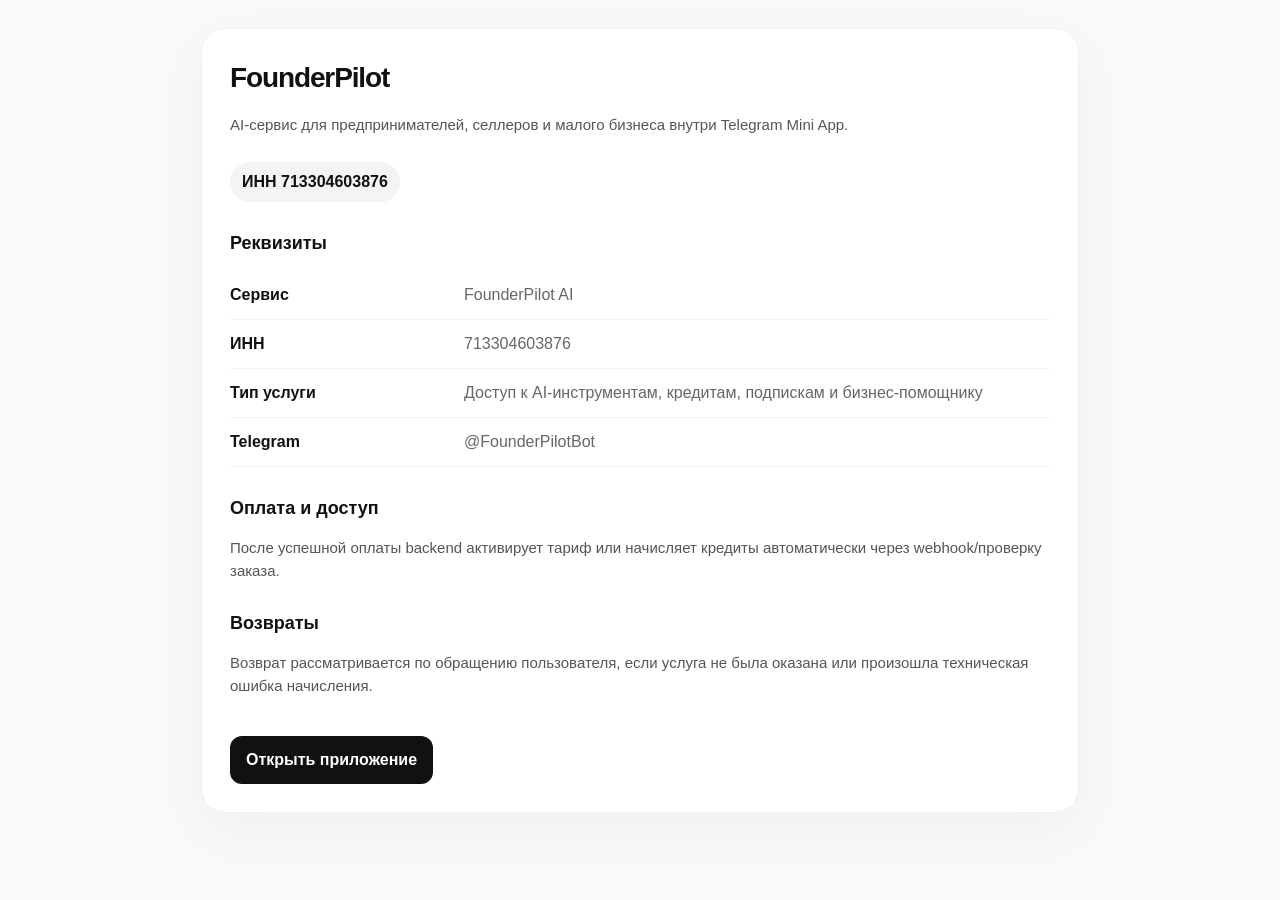
==== static/legal.html @ c4ea7590 "Add files via upload" ====
<!doctype html>
<html lang="ru">
<head>
  <meta charset="utf-8">
  <meta name="viewport" content="width=device-width, initial-scale=1, viewport-fit=cover">
  <title>FounderPilot — реквизиты</title>
  <style>
    body{margin:0;background:#f9f9fc;color:#111;font-family:-apple-system,BlinkMacSystemFont,"SF Pro Text","Segoe UI",sans-serif;line-height:1.5;padding:28px}
    main{max-width:820px;margin:0 auto;background:#fff;border:1px solid #eef0f3;border-radius:24px;padding:28px;box-shadow:0 18px 60px rgba(0,0,0,.04)}
    h1{font-size:28px;margin:0 0 8px;letter-spacing:-.04em} h2{font-size:18px;margin-top:28px} p,li{color:#555;font-size:15px} .pill{display:inline-flex;margin-top:10px;padding:8px 12px;background:#f4f4f7;border-radius:999px;font-weight:700} .row{display:grid;grid-template-columns:220px 1fr;gap:14px;padding:12px 0;border-bottom:1px solid #eef0f3}.row b{color:#111}.row span{color:#666}.btn{display:inline-block;margin-top:24px;padding:12px 16px;background:#111;color:#fff;text-decoration:none;border-radius:12px;font-weight:700}@media(max-width:620px){body{padding:16px}main{padding:20px}.row{grid-template-columns:1fr;gap:4px}}
  </style>
</head>
<body>
<main>
  <h1>FounderPilot</h1>
  <p>AI-сервис для предпринимателей, селлеров и малого бизнеса внутри Telegram Mini App.</p>
  <span class="pill">ИНН 713304603876</span>
  <h2>Реквизиты</h2>
  <div class="row"><b>Сервис</b><span>FounderPilot AI</span></div>
  <div class="row"><b>ИНН</b><span>713304603876</span></div>
  <div class="row"><b>Тип услуги</b><span>Доступ к AI-инструментам, кредитам, подпискам и бизнес-помощнику</span></div>
  <div class="row"><b>Telegram</b><span>@FounderPilotBot</span></div>
  <h2>Оплата и доступ</h2>
  <p>После успешной оплаты backend активирует тариф или начисляет кредиты автоматически через webhook/проверку заказа.</p>
  <h2>Возвраты</h2>
  <p>Возврат рассматривается по обращению пользователя, если услуга не была оказана или произошла техническая ошибка начисления.</p>
  <a class="btn" href="/app">Открыть приложение</a>
</main>
</body>
</html>
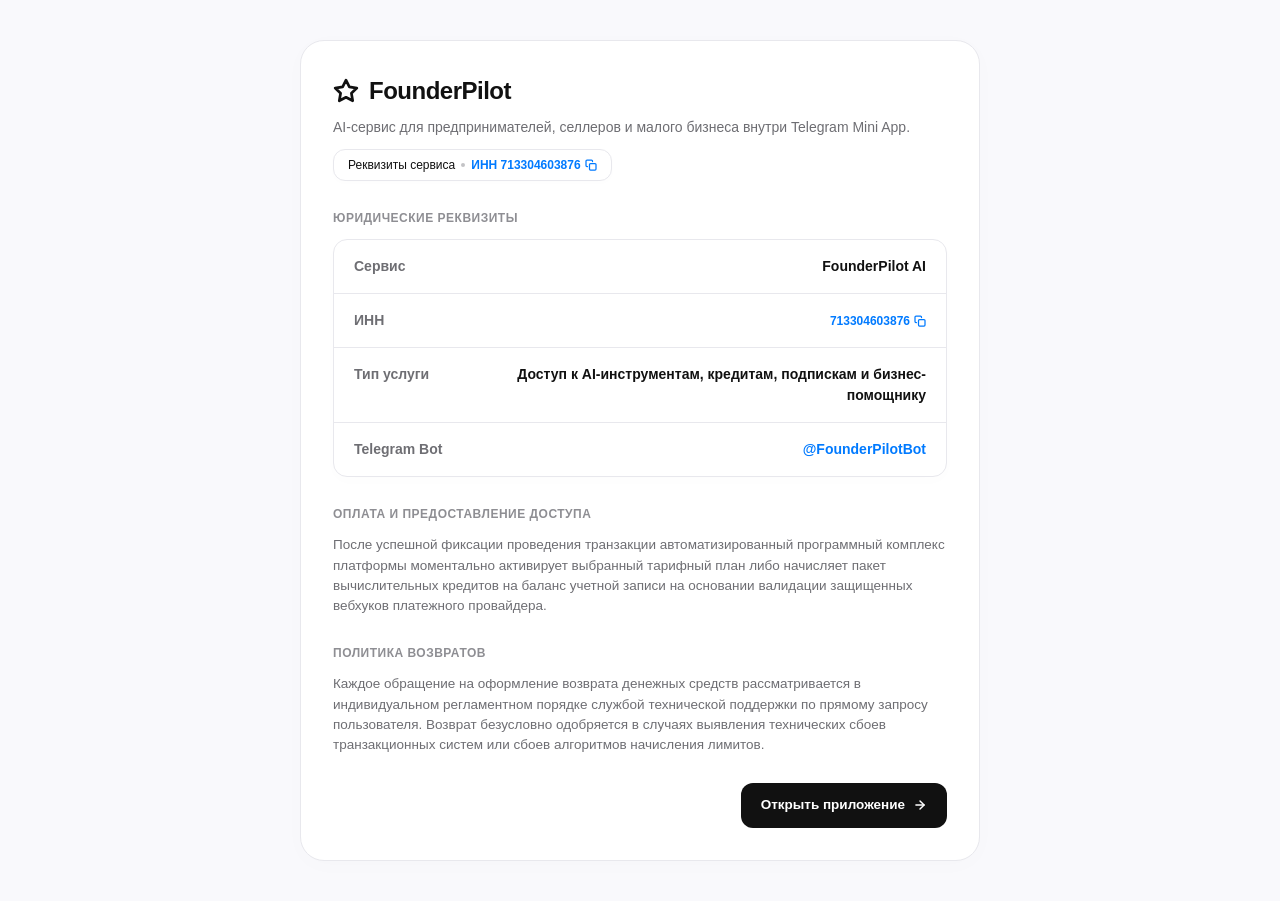
==== commit 45586c27: "Add files via upload" ====
--- a/static/legal.html
+++ b/static/legal.html
@@ -1,30 +1,382 @@
-<!doctype html>
+<!DOCTYPE html>
 <html lang="ru">
 <head>
-  <meta charset="utf-8">
-  <meta name="viewport" content="width=device-width, initial-scale=1, viewport-fit=cover">
-  <title>FounderPilot — реквизиты</title>
+  <meta charset="UTF-8">
+  <meta name="viewport" content="width=device-width, initial-scale=1.0, maximum-scale=1.0, user-scalable=no, viewport-fit=cover">
+  <title>FounderPilot — реквизиты и оплата</title>
   <style>
-    body{margin:0;background:#f9f9fc;color:#111;font-family:-apple-system,BlinkMacSystemFont,"SF Pro Text","Segoe UI",sans-serif;line-height:1.5;padding:28px}
-    main{max-width:820px;margin:0 auto;background:#fff;border:1px solid #eef0f3;border-radius:24px;padding:28px;box-shadow:0 18px 60px rgba(0,0,0,.04)}
-    h1{font-size:28px;margin:0 0 8px;letter-spacing:-.04em} h2{font-size:18px;margin-top:28px} p,li{color:#555;font-size:15px} .pill{display:inline-flex;margin-top:10px;padding:8px 12px;background:#f4f4f7;border-radius:999px;font-weight:700} .row{display:grid;grid-template-columns:220px 1fr;gap:14px;padding:12px 0;border-bottom:1px solid #eef0f3}.row b{color:#111}.row span{color:#666}.btn{display:inline-block;margin-top:24px;padding:12px 16px;background:#111;color:#fff;text-decoration:none;border-radius:12px;font-weight:700}@media(max-width:620px){body{padding:16px}main{padding:20px}.row{grid-template-columns:1fr;gap:4px}}
+    /* --- PREMIUM DESIGN SYSTEM VARIABLES --- */
+    :root {
+      --bg-app: #f9f9fc;
+      --bg-surface: #ffffff;
+      --bg-surface-elevated: #f4f4f7;
+      --border-muted: #e8e8ed;
+      --border-active: #c3c3c6;
+      --text-primary: #111111;
+      --text-muted: #6e6e73;
+      --text-ghost: #8e8e93;
+      --accent-blue: #007aff;
+      --font-sans: -apple-system, BlinkMacSystemFont, "SF Pro Text", "SF Pro Display", "Segoe UI", Roboto, sans-serif;
+      --safe-area-bottom: env(safe-area-inset-bottom, 0px);
+      --safe-area-top: env(safe-area-inset-top, 0px);
+    }
+
+    * {
+      box-sizing: border-box;
+      margin: 0;
+      padding: 0;
+      -webkit-tap-highlight-color: transparent;
+      font-smoothing: antialiased;
+      -webkit-font-smoothing: antialiased;
+    }
+
+    body {
+      background-color: var(--bg-app);
+      color: var(--text-primary);
+      font-family: var(--font-sans);
+      font-size: 14.5px;
+      line-height: 1.5;
+      padding: calc(20px + var(--safe-area-top)) 16px calc(40px + var(--safe-area-bottom)) 16px;
+      display: flex;
+      justify-content: center;
+      align-items: flex-start;
+      min-height: 100vh;
+    }
+
+    /* --- CONTAINER ARCHITECTURE --- */
+    main {
+      width: 100%;
+      max-width: 680px;
+      background-color: var(--bg-surface);
+      border: 1px solid var(--border-muted);
+      border-radius: 20px;
+      padding: 24px;
+      box-shadow: 0 4px 24px rgba(0, 0, 0, 0.015);
+    }
+
+    /* --- HEADER INTERFACE ELEMENTS --- */
+    .legal-header {
+      margin-bottom: 24px;
+    }
+
+    .legal-brand-row {
+      display: flex;
+      align-items: center;
+      gap: 10px;
+      margin-bottom: 8px;
+    }
+
+    .brand-icon {
+      color: var(--text-primary);
+      width: 26px;
+      height: 26px;
+    }
+
+    h1 {
+      font-size: 24px;
+      font-weight: 700;
+      letter-spacing: -0.5px;
+      color: var(--text-primary);
+    }
+
+    .section-subtitle {
+      color: var(--text-muted);
+      font-size: 14px;
+      line-height: 1.45;
+    }
+
+    /* --- IDENTITY RIBBON & PILLS --- */
+    .identity-ribbon {
+      display: flex;
+      align-items: center;
+      gap: 6px;
+      font-size: 12px;
+      background-color: var(--bg-surface);
+      border: 1px solid var(--border-muted);
+      padding: 6px 14px;
+      border-radius: 12px;
+      width: max-content;
+      margin-top: 12px;
+      box-shadow: 0 2px 6px rgba(0,0,0,0.01);
+    }
+
+    .dot-separator {
+      width: 4px;
+      height: 4px;
+      background-color: var(--border-active);
+      border-radius: 50%;
+    }
+
+    .inline-copy-btn {
+      background: none;
+      border: none;
+      color: var(--accent-blue);
+      font-weight: 700;
+      cursor: pointer;
+      font-family: var(--font-sans);
+      font-size: 12px;
+      display: inline-flex;
+      align-items: center;
+      gap: 4px;
+    }
+    
+    .inline-copy-btn:hover {
+      opacity: 0.8;
+    }
+
+    /* --- BLOCK SECTION AND TEXTS --- */
+    h2 {
+      font-size: 12px;
+      font-weight: 700;
+      text-transform: uppercase;
+      letter-spacing: 0.5px;
+      color: var(--text-ghost);
+      margin-top: 28px;
+      margin-bottom: 12px;
+    }
+
+    .info-paragraph {
+      font-size: 13.5px;
+      color: var(--text-muted);
+      line-height: 1.5;
+    }
+
+    /* --- TABLE DATA LAYOUT MATRICES --- */
+    .ref-table-wrapper {
+      background-color: var(--bg-surface);
+      border: 1px solid var(--border-muted);
+      border-radius: 14px;
+      overflow: hidden;
+      width: 100%;
+      box-shadow: 0 4px 16px rgba(0,0,0,0.01);
+    }
+
+    .ref-form-item-row {
+      display: flex;
+      justify-content: space-between;
+      align-items: flex-start;
+      padding: 14px 16px;
+      border-bottom: 1px solid var(--border-muted);
+      font-size: 13.5px;
+      gap: 16px;
+    }
+
+    .ref-form-item-row:last-child {
+      border-bottom: none;
+    }
+
+    .ref-form-item-row .label {
+      font-weight: 600;
+      color: var(--text-muted);
+      min-width: 120px;
+      flex-shrink: 0;
+    }
+
+    .ref-form-item-row .val {
+      font-weight: 600;
+      color: var(--text-primary);
+      text-align: right;
+      word-break: break-word;
+    }
+
+    .ref-form-item-row a {
+      color: var(--accent-blue);
+      text-decoration: none;
+    }
+    
+    .ref-form-item-row a:hover {
+      text-decoration: underline;
+    }
+
+    /* --- PRIMARY ACTION BUTTONS --- */
+    .action-container {
+      margin-top: 28px;
+      display: flex;
+      justify-content: flex-end;
+    }
+
+    .ref-submit-dark-btn {
+      background-color: #111111;
+      color: #ffffff;
+      border: none;
+      padding: 12px 20px;
+      border-radius: 12px;
+      font-size: 13.5px;
+      font-weight: 700;
+      cursor: pointer;
+      text-decoration: none;
+      display: inline-flex;
+      align-items: center;
+      gap: 8px;
+      transition: background-color 0.15s ease;
+    }
+
+    .ref-submit-dark-btn:hover {
+      background-color: #222222;
+    }
+
+    /* --- TOAST SYSTEM CHIPS --- */
+    .toast-component {
+      position: fixed;
+      bottom: calc(24px + var(--safe-area-bottom));
+      left: 50%;
+      transform: translateX(-50%) translateY(16px);
+      background-color: #111111;
+      color: #ffffff;
+      padding: 10px 20px;
+      border-radius: 24px;
+      font-size: 13px;
+      font-weight: 600;
+      box-shadow: 0 8px 24px rgba(0,0,0,0.12);
+      z-index: 1000;
+      opacity: 0;
+      pointer-events: none;
+      transition: opacity 0.2s, transform 0.2s cubic-bezier(0.16, 1, 0.3, 1);
+    }
+    .toast-component.visible {
+      opacity: 1;
+      transform: translateX(-50%) translateY(0);
+    }
+
+    /* --- RESPONSIVE GRIDS MEDIA INTERFACES --- */
+    @media (min-width: 600px) {
+      body {
+        padding: 40px 24px;
+        align-items: center;
+      }
+      main {
+        padding: 32px;
+        border-radius: 24px;
+      }
+      .ref-form-item-row {
+        font-size: 14px;
+        padding: 16px 20px;
+      }
+    }
   </style>
 </head>
 <body>
-<main>
-  <h1>FounderPilot</h1>
-  <p>AI-сервис для предпринимателей, селлеров и малого бизнеса внутри Telegram Mini App.</p>
-  <span class="pill">ИНН 713304603876</span>
-  <h2>Реквизиты</h2>
-  <div class="row"><b>Сервис</b><span>FounderPilot AI</span></div>
-  <div class="row"><b>ИНН</b><span>713304603876</span></div>
-  <div class="row"><b>Тип услуги</b><span>Доступ к AI-инструментам, кредитам, подпискам и бизнес-помощнику</span></div>
-  <div class="row"><b>Telegram</b><span>@FounderPilotBot</span></div>
-  <h2>Оплата и доступ</h2>
-  <p>После успешной оплаты backend активирует тариф или начисляет кредиты автоматически через webhook/проверку заказа.</p>
-  <h2>Возвраты</h2>
-  <p>Возврат рассматривается по обращению пользователя, если услуга не была оказана или произошла техническая ошибка начисления.</p>
-  <a class="btn" href="/app">Открыть приложение</a>
-</main>
+
+  <main>
+    <header class="legal-header">
+      <div class="legal-brand-row">
+        <svg class="brand-icon" viewBox="0 0 24 24" fill="none" stroke="currentColor" stroke-width="2.5" stroke-linecap="round" stroke-linejoin="round">
+          <polygon points="12 2 15.09 8.26 22 9.27 17 14.14 18.18 21.02 12 17.77 5.82 21.02 7 14.14 2 9.27 8.91 8.26 12 2"></polygon>
+        </svg>
+        <h1>FounderPilot</h1>
+      </div>
+      <p class="section-subtitle">AI-сервис для предпринимателей, селлеров и малого бизнеса внутри Telegram Mini App.</p>
+      
+      <div class="identity-ribbon">
+        <span>Реквизиты сервиса</span>
+        <span class="dot-separator"></span>
+        <button type="button" class="inline-copy-btn" id="copyInnTopBtn">
+          <span>ИНН 713304603876</span>
+          <svg width="12" height="12" viewBox="0 0 24 24" fill="none" stroke="currentColor" stroke-width="2.5" stroke-linecap="round" stroke-linejoin="round"><rect x="9" y="9" width="13" height="13" rx="2" ry="2"></rect><path d="M5 15H4a2 2 0 0 1-2-2V4a2 2 0 0 1 2-2h9a2 2 0 0 1 2 2v1"></path></svg>
+        </button>
+      </div>
+    </header>
+
+    <h2>Юридические реквизиты</h2>
+    <div class="ref-table-wrapper">
+      <div class="ref-form-item-row">
+        <span class="label">Сервис</span>
+        <span class="val">FounderPilot AI</span>
+      </div>
+      <div class="ref-form-item-row">
+        <span class="label">ИНН</span>
+        <span class="val">
+          <button type="button" class="inline-copy-btn" id="copyInnRowBtn">
+            <span>713304603876</span>
+            <svg width="12" height="12" viewBox="0 0 24 24" fill="none" stroke="currentColor" stroke-width="2.5" stroke-linecap="round" stroke-linejoin="round"><rect x="9" y="9" width="13" height="13" rx="2" ry="2"></rect><path d="M5 15H4a2 2 0 0 1-2-2V4a2 2 0 0 1 2-2h9a2 2 0 0 1 2 2v1"></path></svg>
+          </button>
+        </span>
+      </div>
+      <div class="ref-form-item-row">
+        <span class="label">Тип услуги</span>
+        <span class="val">Доступ к AI-инструментам, кредитам, подпискам и бизнес-помощнику</span>
+      </div>
+      <div class="ref-form-item-row">
+        <span class="label">Telegram Bot</span>
+        <span class="val"><a href="https://t.me/FounderPilotBot" target="_blank" rel="noopener noreferrer">@FounderPilotBot</a></span>
+      </div>
+    </div>
+
+    <h2>Оплата и предоставление доступа</h2>
+    <p class="info-paragraph">После успешной фиксации проведения транзакции автоматизированный программный комплекс платформы моментально активирует выбранный тарифный план либо начисляет пакет вычислительных кредитов на баланс учетной записи на основании валидации защищенных вебхуков платежного провайдера.</p>
+
+    <h2>Политика возвратов</h2>
+    <p class="info-paragraph">Каждое обращение на оформление возврата денежных средств рассматривается в индивидуальном регламентном порядке службой технической поддержки по прямому запросу пользователя. Возврат безусловно одобряется в случаях выявления технических сбоев транзакционных систем или сбоев алгоритмов начисления лимитов.</p>
+
+    <div class="action-container">
+      <a class="ref-submit-dark-btn" href="/app">
+        <span>Открыть приложение</span>
+        <svg width="14" height="14" viewBox="0 0 24 24" fill="none" stroke="currentColor" stroke-width="2.5" stroke-linecap="round" stroke-linejoin="round">
+          <line x1="5" y1="12" x2="19" y2="12"></line>
+          <polyline points="12 5 19 12 12 19"></polyline>
+        </svg>
+      </a>
+    </div>
+  </main>
+
+  <div id="toast" class="toast-component">ИНН успешно скопирован</div>
+
+  <script>
+    document.addEventListener("DOMContentLoaded", () => {
+      const INN_VALUE = "713304603876";
+      const toastEl = document.getElementById("toast");
+      let toastTimer = null;
+
+      function triggerToast(message) {
+        if (!toastEl) return;
+        toastEl.textContent = message;
+        toastEl.classList.add("visible");
+        
+        clearTimeout(toastTimer);
+        toastTimer = setTimeout(() => {
+          toastEl.classList.remove("visible");
+        }, 2200);
+      }
+
+      function copyEngine(textToCopy) {
+        if (navigator.clipboard && navigator.clipboard.writeText) {
+          navigator.clipboard.writeText(textToCopy)
+            .then(() => triggerToast("ИНН успешно скопирован"))
+            .catch(() => fallbackCopy(textToCopy));
+          return;
+        }
+        fallbackCopy(textToCopy);
+      }
+
+      function fallbackCopy(textToCopy) {
+        const tempTextarea = document.createElement("textarea");
+        tempTextarea.value = textToCopy;
+        tempTextarea.style.position = "fixed";
+        tempTextarea.style.opacity = "0";
+        document.body.appendChild(tempTextarea);
+        tempTextarea.select();
+        
+        try {
+          const status = document.execCommand("copy");
+          if (status) triggerToast("ИНН успешно скопирован");
+          else triggerToast("Не удалось скопировать");
+        } catch (err) {
+          triggerToast("Ошибка копирования");
+        } finally {
+          tempTextarea.remove();
+        }
+      }
+
+      document.getElementById("copyInnTopBtn")?.addEventListener("click", (e) => {
+        e.preventDefault();
+        copyEngine(INN_VALUE);
+      });
+
+      document.getElementById("copyInnRowBtn")?.addEventListener("click", (e) => {
+        e.preventDefault();
+        copyEngine(INN_VALUE);
+      });
+    });
+  </script>
 </body>
 </html>
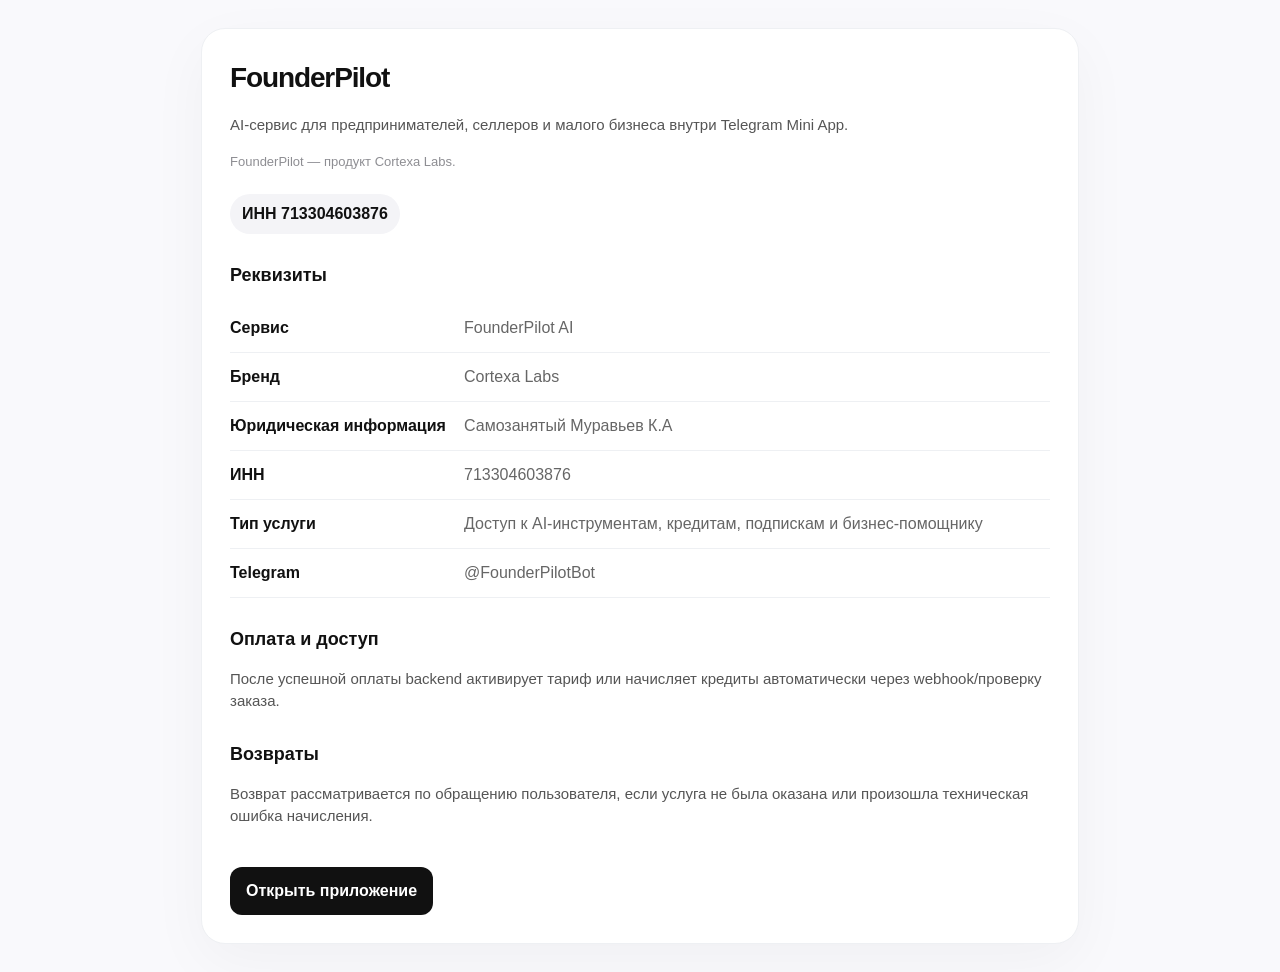
==== commit 9b46d7ff: "Add files via upload" ====
--- a/static/legal.html
+++ b/static/legal.html
@@ -1,382 +1,32 @@
-<!DOCTYPE html>
+<!doctype html>
 <html lang="ru">
 <head>
-  <meta charset="UTF-8">
-  <meta name="viewport" content="width=device-width, initial-scale=1.0, maximum-scale=1.0, user-scalable=no, viewport-fit=cover">
-  <title>FounderPilot — реквизиты и оплата</title>
+  <meta charset="utf-8">
+  <meta name="viewport" content="width=device-width, initial-scale=1, viewport-fit=cover">
+  <title>FounderPilot — реквизиты</title>
   <style>
-    /* --- PREMIUM DESIGN SYSTEM VARIABLES --- */
-    :root {
-      --bg-app: #f9f9fc;
-      --bg-surface: #ffffff;
-      --bg-surface-elevated: #f4f4f7;
-      --border-muted: #e8e8ed;
-      --border-active: #c3c3c6;
-      --text-primary: #111111;
-      --text-muted: #6e6e73;
-      --text-ghost: #8e8e93;
-      --accent-blue: #007aff;
-      --font-sans: -apple-system, BlinkMacSystemFont, "SF Pro Text", "SF Pro Display", "Segoe UI", Roboto, sans-serif;
-      --safe-area-bottom: env(safe-area-inset-bottom, 0px);
-      --safe-area-top: env(safe-area-inset-top, 0px);
-    }
-
-    * {
-      box-sizing: border-box;
-      margin: 0;
-      padding: 0;
-      -webkit-tap-highlight-color: transparent;
-      font-smoothing: antialiased;
-      -webkit-font-smoothing: antialiased;
-    }
-
-    body {
-      background-color: var(--bg-app);
-      color: var(--text-primary);
-      font-family: var(--font-sans);
-      font-size: 14.5px;
-      line-height: 1.5;
-      padding: calc(20px + var(--safe-area-top)) 16px calc(40px + var(--safe-area-bottom)) 16px;
-      display: flex;
-      justify-content: center;
-      align-items: flex-start;
-      min-height: 100vh;
-    }
-
-    /* --- CONTAINER ARCHITECTURE --- */
-    main {
-      width: 100%;
-      max-width: 680px;
-      background-color: var(--bg-surface);
-      border: 1px solid var(--border-muted);
-      border-radius: 20px;
-      padding: 24px;
-      box-shadow: 0 4px 24px rgba(0, 0, 0, 0.015);
-    }
-
-    /* --- HEADER INTERFACE ELEMENTS --- */
-    .legal-header {
-      margin-bottom: 24px;
-    }
-
-    .legal-brand-row {
-      display: flex;
-      align-items: center;
-      gap: 10px;
-      margin-bottom: 8px;
-    }
-
-    .brand-icon {
-      color: var(--text-primary);
-      width: 26px;
-      height: 26px;
-    }
-
-    h1 {
-      font-size: 24px;
-      font-weight: 700;
-      letter-spacing: -0.5px;
-      color: var(--text-primary);
-    }
-
-    .section-subtitle {
-      color: var(--text-muted);
-      font-size: 14px;
-      line-height: 1.45;
-    }
-
-    /* --- IDENTITY RIBBON & PILLS --- */
-    .identity-ribbon {
-      display: flex;
-      align-items: center;
-      gap: 6px;
-      font-size: 12px;
-      background-color: var(--bg-surface);
-      border: 1px solid var(--border-muted);
-      padding: 6px 14px;
-      border-radius: 12px;
-      width: max-content;
-      margin-top: 12px;
-      box-shadow: 0 2px 6px rgba(0,0,0,0.01);
-    }
-
-    .dot-separator {
-      width: 4px;
-      height: 4px;
-      background-color: var(--border-active);
-      border-radius: 50%;
-    }
-
-    .inline-copy-btn {
-      background: none;
-      border: none;
-      color: var(--accent-blue);
-      font-weight: 700;
-      cursor: pointer;
-      font-family: var(--font-sans);
-      font-size: 12px;
-      display: inline-flex;
-      align-items: center;
-      gap: 4px;
-    }
-    
-    .inline-copy-btn:hover {
-      opacity: 0.8;
-    }
-
-    /* --- BLOCK SECTION AND TEXTS --- */
-    h2 {
-      font-size: 12px;
-      font-weight: 700;
-      text-transform: uppercase;
-      letter-spacing: 0.5px;
-      color: var(--text-ghost);
-      margin-top: 28px;
-      margin-bottom: 12px;
-    }
-
-    .info-paragraph {
-      font-size: 13.5px;
-      color: var(--text-muted);
-      line-height: 1.5;
-    }
-
-    /* --- TABLE DATA LAYOUT MATRICES --- */
-    .ref-table-wrapper {
-      background-color: var(--bg-surface);
-      border: 1px solid var(--border-muted);
-      border-radius: 14px;
-      overflow: hidden;
-      width: 100%;
-      box-shadow: 0 4px 16px rgba(0,0,0,0.01);
-    }
-
-    .ref-form-item-row {
-      display: flex;
-      justify-content: space-between;
-      align-items: flex-start;
-      padding: 14px 16px;
-      border-bottom: 1px solid var(--border-muted);
-      font-size: 13.5px;
-      gap: 16px;
-    }
-
-    .ref-form-item-row:last-child {
-      border-bottom: none;
-    }
-
-    .ref-form-item-row .label {
-      font-weight: 600;
-      color: var(--text-muted);
-      min-width: 120px;
-      flex-shrink: 0;
-    }
-
-    .ref-form-item-row .val {
-      font-weight: 600;
-      color: var(--text-primary);
-      text-align: right;
-      word-break: break-word;
-    }
-
-    .ref-form-item-row a {
-      color: var(--accent-blue);
-      text-decoration: none;
-    }
-    
-    .ref-form-item-row a:hover {
-      text-decoration: underline;
-    }
-
-    /* --- PRIMARY ACTION BUTTONS --- */
-    .action-container {
-      margin-top: 28px;
-      display: flex;
-      justify-content: flex-end;
-    }
-
-    .ref-submit-dark-btn {
-      background-color: #111111;
-      color: #ffffff;
-      border: none;
-      padding: 12px 20px;
-      border-radius: 12px;
-      font-size: 13.5px;
-      font-weight: 700;
-      cursor: pointer;
-      text-decoration: none;
-      display: inline-flex;
-      align-items: center;
-      gap: 8px;
-      transition: background-color 0.15s ease;
-    }
-
-    .ref-submit-dark-btn:hover {
-      background-color: #222222;
-    }
-
-    /* --- TOAST SYSTEM CHIPS --- */
-    .toast-component {
-      position: fixed;
-      bottom: calc(24px + var(--safe-area-bottom));
-      left: 50%;
-      transform: translateX(-50%) translateY(16px);
-      background-color: #111111;
-      color: #ffffff;
-      padding: 10px 20px;
-      border-radius: 24px;
-      font-size: 13px;
-      font-weight: 600;
-      box-shadow: 0 8px 24px rgba(0,0,0,0.12);
-      z-index: 1000;
-      opacity: 0;
-      pointer-events: none;
-      transition: opacity 0.2s, transform 0.2s cubic-bezier(0.16, 1, 0.3, 1);
-    }
-    .toast-component.visible {
-      opacity: 1;
-      transform: translateX(-50%) translateY(0);
-    }
-
-    /* --- RESPONSIVE GRIDS MEDIA INTERFACES --- */
-    @media (min-width: 600px) {
-      body {
-        padding: 40px 24px;
-        align-items: center;
-      }
-      main {
-        padding: 32px;
-        border-radius: 24px;
-      }
-      .ref-form-item-row {
-        font-size: 14px;
-        padding: 16px 20px;
-      }
-    }
+    body{margin:0;background:#f9f9fc;color:#111;font-family:-apple-system,BlinkMacSystemFont,"SF Pro Text","Segoe UI",sans-serif;line-height:1.5;padding:28px}
+    main{max-width:820px;margin:0 auto;background:#fff;border:1px solid #eef0f3;border-radius:24px;padding:28px;box-shadow:0 18px 60px rgba(0,0,0,.04)}
+    h1{font-size:28px;margin:0 0 8px;letter-spacing:-.04em} h2{font-size:18px;margin-top:28px} p,li{color:#555;font-size:15px} .pill{display:inline-flex;margin-top:10px;padding:8px 12px;background:#f4f4f7;border-radius:999px;font-weight:700} .row{display:grid;grid-template-columns:220px 1fr;gap:14px;padding:12px 0;border-bottom:1px solid #eef0f3}.row b{color:#111}.row span{color:#666}.btn{display:inline-block;margin-top:24px;padding:12px 16px;background:#111;color:#fff;text-decoration:none;border-radius:12px;font-weight:700}@media(max-width:620px){body{padding:16px}main{padding:20px}.row{grid-template-columns:1fr;gap:4px}}
   </style>
 </head>
 <body>
-
-  <main>
-    <header class="legal-header">
-      <div class="legal-brand-row">
-        <svg class="brand-icon" viewBox="0 0 24 24" fill="none" stroke="currentColor" stroke-width="2.5" stroke-linecap="round" stroke-linejoin="round">
-          <polygon points="12 2 15.09 8.26 22 9.27 17 14.14 18.18 21.02 12 17.77 5.82 21.02 7 14.14 2 9.27 8.91 8.26 12 2"></polygon>
-        </svg>
-        <h1>FounderPilot</h1>
-      </div>
-      <p class="section-subtitle">AI-сервис для предпринимателей, селлеров и малого бизнеса внутри Telegram Mini App.</p>
-      
-      <div class="identity-ribbon">
-        <span>Реквизиты сервиса</span>
-        <span class="dot-separator"></span>
-        <button type="button" class="inline-copy-btn" id="copyInnTopBtn">
-          <span>ИНН 713304603876</span>
-          <svg width="12" height="12" viewBox="0 0 24 24" fill="none" stroke="currentColor" stroke-width="2.5" stroke-linecap="round" stroke-linejoin="round"><rect x="9" y="9" width="13" height="13" rx="2" ry="2"></rect><path d="M5 15H4a2 2 0 0 1-2-2V4a2 2 0 0 1 2-2h9a2 2 0 0 1 2 2v1"></path></svg>
-        </button>
-      </div>
-    </header>
-
-    <h2>Юридические реквизиты</h2>
-    <div class="ref-table-wrapper">
-      <div class="ref-form-item-row">
-        <span class="label">Сервис</span>
-        <span class="val">FounderPilot AI</span>
-      </div>
-      <div class="ref-form-item-row">
-        <span class="label">ИНН</span>
-        <span class="val">
-          <button type="button" class="inline-copy-btn" id="copyInnRowBtn">
-            <span>713304603876</span>
-            <svg width="12" height="12" viewBox="0 0 24 24" fill="none" stroke="currentColor" stroke-width="2.5" stroke-linecap="round" stroke-linejoin="round"><rect x="9" y="9" width="13" height="13" rx="2" ry="2"></rect><path d="M5 15H4a2 2 0 0 1-2-2V4a2 2 0 0 1 2-2h9a2 2 0 0 1 2 2v1"></path></svg>
-          </button>
-        </span>
-      </div>
-      <div class="ref-form-item-row">
-        <span class="label">Тип услуги</span>
-        <span class="val">Доступ к AI-инструментам, кредитам, подпискам и бизнес-помощнику</span>
-      </div>
-      <div class="ref-form-item-row">
-        <span class="label">Telegram Bot</span>
-        <span class="val"><a href="https://t.me/FounderPilotBot" target="_blank" rel="noopener noreferrer">@FounderPilotBot</a></span>
-      </div>
-    </div>
-
-    <h2>Оплата и предоставление доступа</h2>
-    <p class="info-paragraph">После успешной фиксации проведения транзакции автоматизированный программный комплекс платформы моментально активирует выбранный тарифный план либо начисляет пакет вычислительных кредитов на баланс учетной записи на основании валидации защищенных вебхуков платежного провайдера.</p>
-
-    <h2>Политика возвратов</h2>
-    <p class="info-paragraph">Каждое обращение на оформление возврата денежных средств рассматривается в индивидуальном регламентном порядке службой технической поддержки по прямому запросу пользователя. Возврат безусловно одобряется в случаях выявления технических сбоев транзакционных систем или сбоев алгоритмов начисления лимитов.</p>
-
-    <div class="action-container">
-      <a class="ref-submit-dark-btn" href="/app">
-        <span>Открыть приложение</span>
-        <svg width="14" height="14" viewBox="0 0 24 24" fill="none" stroke="currentColor" stroke-width="2.5" stroke-linecap="round" stroke-linejoin="round">
-          <line x1="5" y1="12" x2="19" y2="12"></line>
-          <polyline points="12 5 19 12 12 19"></polyline>
-        </svg>
-      </a>
-    </div>
-  </main>
-
-  <div id="toast" class="toast-component">ИНН успешно скопирован</div>
-
-  <script>
-    document.addEventListener("DOMContentLoaded", () => {
-      const INN_VALUE = "713304603876";
-      const toastEl = document.getElementById("toast");
-      let toastTimer = null;
-
-      function triggerToast(message) {
-        if (!toastEl) return;
-        toastEl.textContent = message;
-        toastEl.classList.add("visible");
-        
-        clearTimeout(toastTimer);
-        toastTimer = setTimeout(() => {
-          toastEl.classList.remove("visible");
-        }, 2200);
-      }
-
-      function copyEngine(textToCopy) {
-        if (navigator.clipboard && navigator.clipboard.writeText) {
-          navigator.clipboard.writeText(textToCopy)
-            .then(() => triggerToast("ИНН успешно скопирован"))
-            .catch(() => fallbackCopy(textToCopy));
-          return;
-        }
-        fallbackCopy(textToCopy);
-      }
-
-      function fallbackCopy(textToCopy) {
-        const tempTextarea = document.createElement("textarea");
-        tempTextarea.value = textToCopy;
-        tempTextarea.style.position = "fixed";
-        tempTextarea.style.opacity = "0";
-        document.body.appendChild(tempTextarea);
-        tempTextarea.select();
-        
-        try {
-          const status = document.execCommand("copy");
-          if (status) triggerToast("ИНН успешно скопирован");
-          else triggerToast("Не удалось скопировать");
-        } catch (err) {
-          triggerToast("Ошибка копирования");
-        } finally {
-          tempTextarea.remove();
-        }
-      }
-
-      document.getElementById("copyInnTopBtn")?.addEventListener("click", (e) => {
-        e.preventDefault();
-        copyEngine(INN_VALUE);
-      });
-
-      document.getElementById("copyInnRowBtn")?.addEventListener("click", (e) => {
-        e.preventDefault();
-        copyEngine(INN_VALUE);
-      });
-    });
-  </script>
+<main>
+  <h1>FounderPilot</h1>
+  <p>AI-сервис для предпринимателей, селлеров и малого бизнеса внутри Telegram Mini App.</p><p style="margin-top:4px;color:#8e8e93;font-size:13px">FounderPilot — продукт Cortexa Labs.</p>
+  <span class="pill">ИНН 713304603876</span>
+  <h2>Реквизиты</h2>
+  <div class="row"><b>Сервис</b><span>FounderPilot AI</span></div>
+  <div class="row"><b>Бренд</b><span>Cortexa Labs</span></div>
+  <div class="row"><b>Юридическая информация</b><span>Самозанятый Муравьев К.А</span></div>
+  <div class="row"><b>ИНН</b><span>713304603876</span></div>
+  <div class="row"><b>Тип услуги</b><span>Доступ к AI-инструментам, кредитам, подпискам и бизнес-помощнику</span></div>
+  <div class="row"><b>Telegram</b><span>@FounderPilotBot</span></div>
+  <h2>Оплата и доступ</h2>
+  <p>После успешной оплаты backend активирует тариф или начисляет кредиты автоматически через webhook/проверку заказа.</p>
+  <h2>Возвраты</h2>
+  <p>Возврат рассматривается по обращению пользователя, если услуга не была оказана или произошла техническая ошибка начисления.</p>
+  <a class="btn" href="/app">Открыть приложение</a>
+</main>
 </body>
 </html>
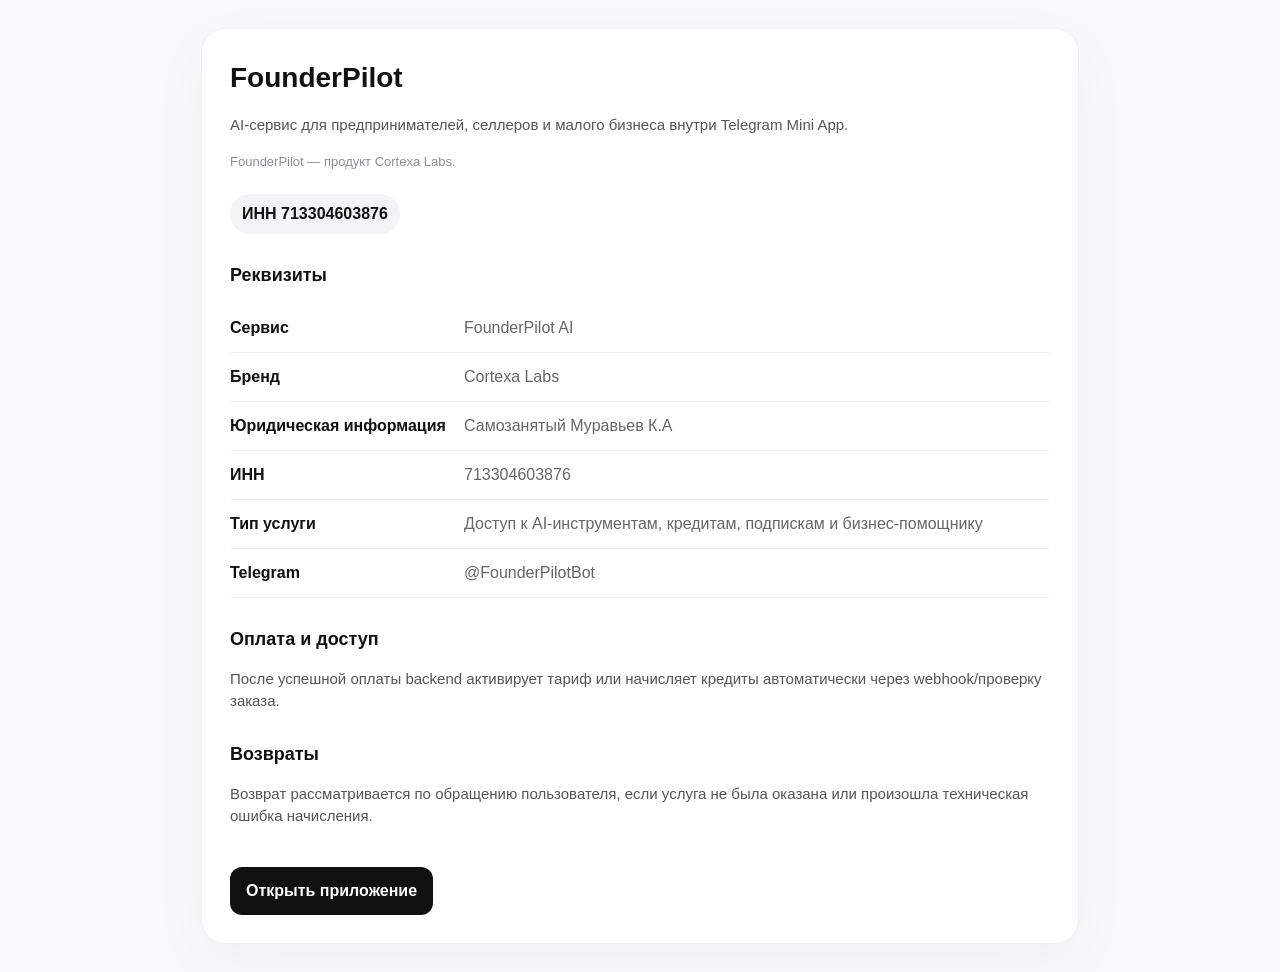
==== commit f03f8979: "Add files via upload" ====
--- a/static/legal.html
+++ b/static/legal.html
@@ -7,7 +7,7 @@
   <style>
     body{margin:0;background:#f9f9fc;color:#111;font-family:-apple-system,BlinkMacSystemFont,"SF Pro Text","Segoe UI",sans-serif;line-height:1.5;padding:28px}
     main{max-width:820px;margin:0 auto;background:#fff;border:1px solid #eef0f3;border-radius:24px;padding:28px;box-shadow:0 18px 60px rgba(0,0,0,.04)}
-    h1{font-size:28px;margin:0 0 8px;letter-spacing:-.04em} h2{font-size:18px;margin-top:28px} p,li{color:#555;font-size:15px} .pill{display:inline-flex;margin-top:10px;padding:8px 12px;background:#f4f4f7;border-radius:999px;font-weight:700} .row{display:grid;grid-template-columns:220px 1fr;gap:14px;padding:12px 0;border-bottom:1px solid #eef0f3}.row b{color:#111}.row span{color:#666}.btn{display:inline-block;margin-top:24px;padding:12px 16px;background:#111;color:#fff;text-decoration:none;border-radius:12px;font-weight:700}@media(max-width:620px){body{padding:16px}main{padding:20px}.row{grid-template-columns:1fr;gap:4px}}
+    h1{font-size:28px;margin:0 0 8px;letter-spacing:0} h2{font-size:18px;margin-top:28px} p,li{color:#555;font-size:15px} .pill{display:inline-flex;margin-top:10px;padding:8px 12px;background:#f4f4f7;border-radius:999px;font-weight:700} .row{display:grid;grid-template-columns:220px 1fr;gap:14px;padding:12px 0;border-bottom:1px solid #eef0f3}.row b{color:#111}.row span{color:#666}.btn{display:inline-block;margin-top:24px;padding:12px 16px;background:#111;color:#fff;text-decoration:none;border-radius:12px;font-weight:700}@media(max-width:620px){body{padding:16px}main{padding:20px}.row{grid-template-columns:1fr;gap:4px}}
   </style>
 </head>
 <body>
@@ -29,4 +29,4 @@
   <a class="btn" href="/app">Открыть приложение</a>
 </main>
 </body>
-</html>+</html>
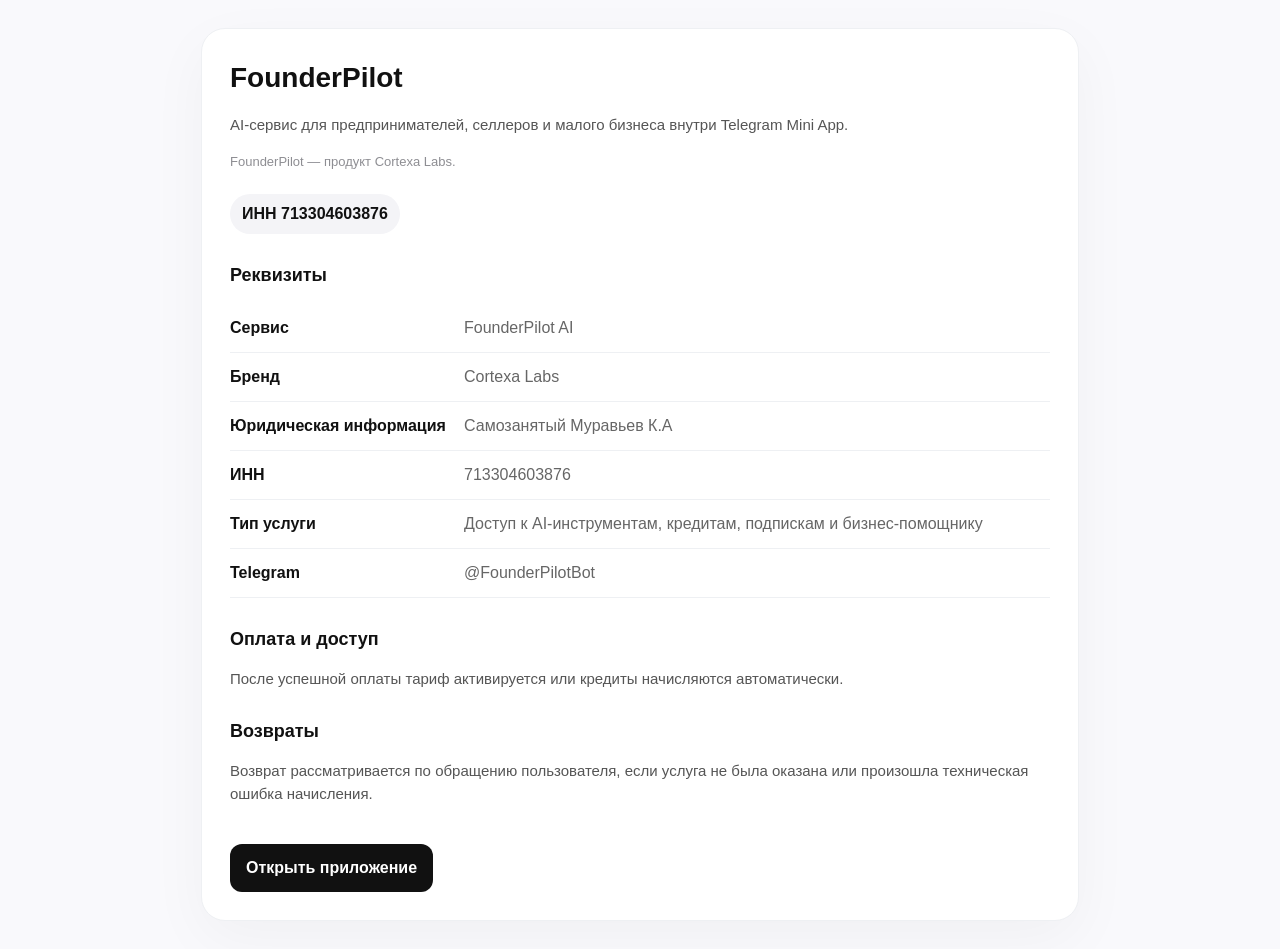
==== commit f459af61: "Add files via upload" ====
--- a/static/legal.html
+++ b/static/legal.html
@@ -23,7 +23,7 @@
   <div class="row"><b>Тип услуги</b><span>Доступ к AI-инструментам, кредитам, подпискам и бизнес-помощнику</span></div>
   <div class="row"><b>Telegram</b><span>@FounderPilotBot</span></div>
   <h2>Оплата и доступ</h2>
-  <p>После успешной оплаты backend активирует тариф или начисляет кредиты автоматически через webhook/проверку заказа.</p>
+  <p>После успешной оплаты тариф активируется или кредиты начисляются автоматически.</p>
   <h2>Возвраты</h2>
   <p>Возврат рассматривается по обращению пользователя, если услуга не была оказана или произошла техническая ошибка начисления.</p>
   <a class="btn" href="/app">Открыть приложение</a>
